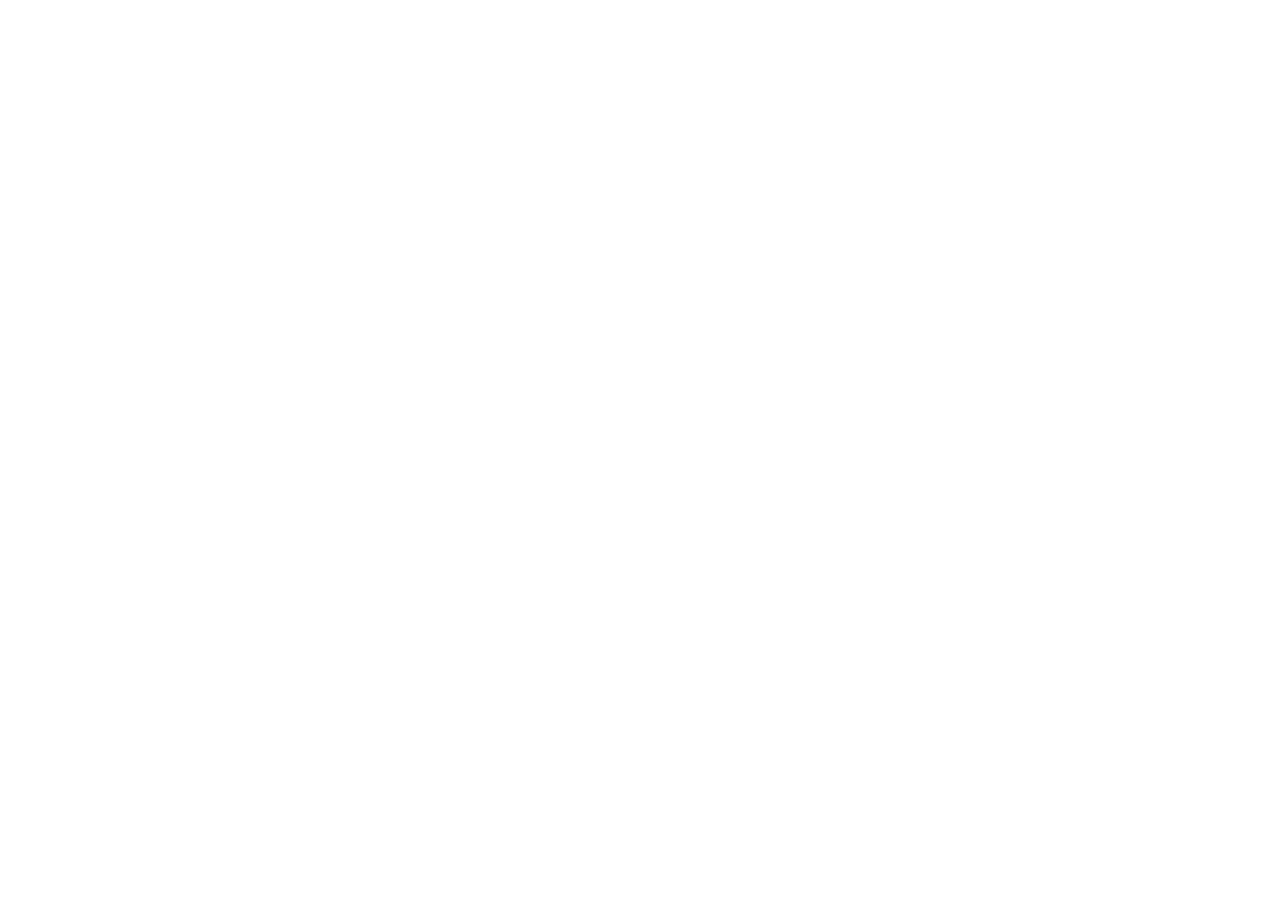
==== index.html @ 790ad617 "Add basic html-css styles" ====
<!DOCTYPE html>
<html lang="en">
  <head>
    <meta charset="UTF-8" />
    <meta name="viewport" content="width=device-width, initial-scale=1.0" />
    <link rel="preconnect" href="https://fonts.googleapis.com" />
    <link rel="stylesheet" href="style.css" />
    <link rel="preconnect" href="https://fonts.gstatic.com" crossorigin />
    <link
      href="https://fonts.googleapis.com/css2?family=Poppins:ital,wght@0,100;0,200;0,300;0,400;0,500;0,600;0,700;0,800;0,900;1,100;1,200;1,300;1,400;1,500;1,600;1,700;1,800;1,900&display=swap"
      rel="stylesheet"
    />
    <title>Lux Ventus Blog</title>
  </head>
  <body>
    <header></header>
    <main></main>
    <footer></footer>
  </body>
</html>
---- style.css ----
* {
  margin: 0;
  padding: 0;
  box-sizing: border-box;
}
body{
  font-family: "Poppins", sans-serif;
}
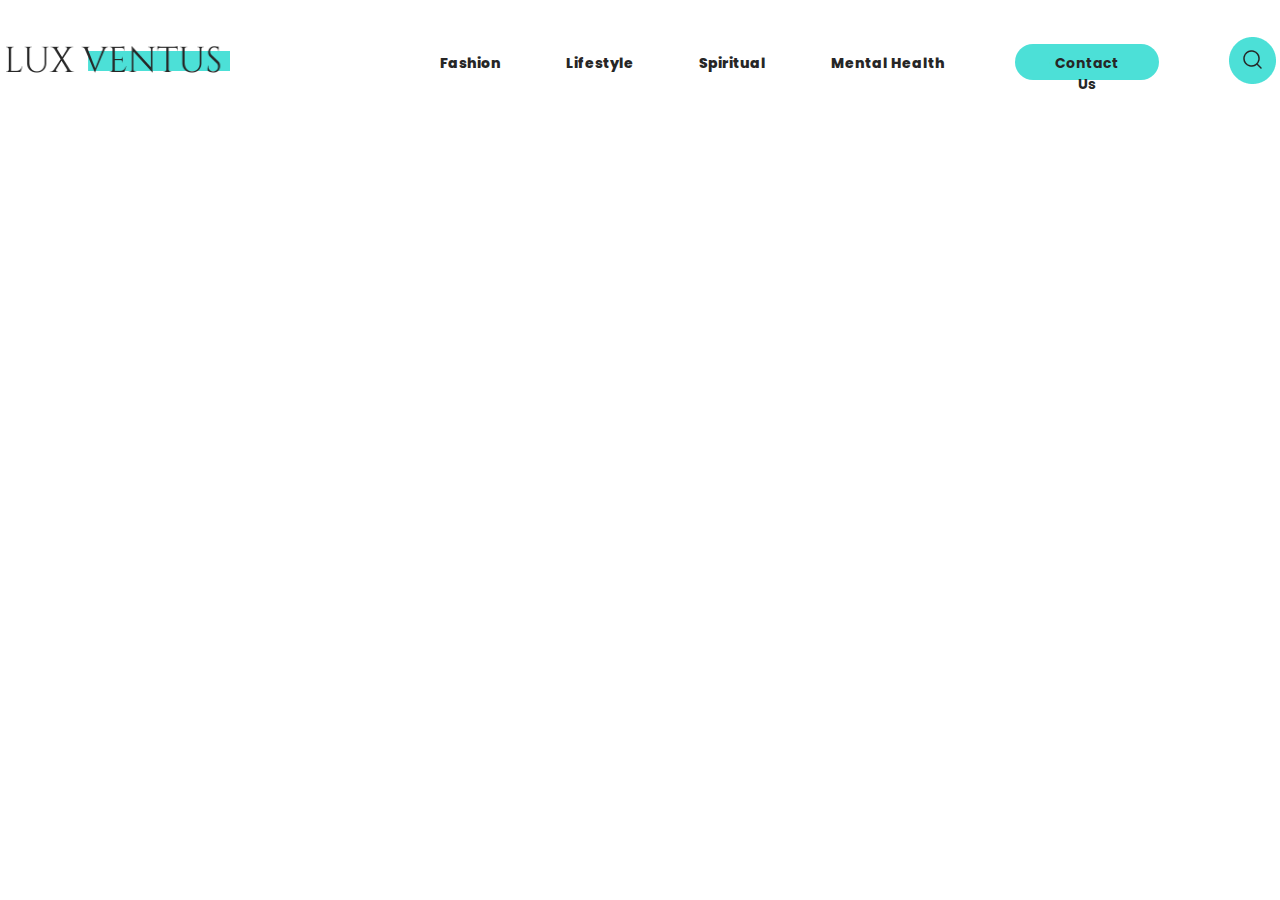
==== commit d4de97b9: "Add header section" ====
--- a/index.html
+++ b/index.html
@@ -13,7 +13,40 @@
     <title>Lux Ventus Blog</title>
   </head>
   <body>
-    <header></header>
+    <!-- Header start -->
+    <header>
+      <div class="header-div">
+        <div class="header-flex">
+          <div class="logo">
+            <a href="#"><img src="Images/Footer-logo.png" alt="Logo" /></a>
+          </div>
+          <nav class="navigation">
+            <ul>
+              <li>
+                <a href="#">Fashion</a>
+              </li>
+              <li>
+                <a href="#">Lifestyle</a>
+              </li>
+              <li>
+                <a href="#">Spiritual</a>
+              </li>
+              <li>
+                <a href="#">Mental Health</a>
+              </li>
+            </ul>
+            <button class="contact-button"><a href="#">Contact Us</a></button>
+            <button class="search-icon">
+              <a href="#"
+                ><img src="Images/search logo.png" alt="Search icon"
+              /></a>
+            </button>
+          </nav>
+        </div>
+      </div>
+    </header>
+    <!-- Header-End -->
+
     <main></main>
     <footer></footer>
   </body>
--- a/style.css
+++ b/style.css
@@ -3,6 +3,75 @@
   padding: 0;
   box-sizing: border-box;
 }
-body{
+
+body {
   font-family: "Poppins", sans-serif;
-}+}
+
+/* Header-style-start */
+.header-div {
+  max-width: 1272px;
+  height: 100px;
+  margin: 0 auto;
+}
+
+.header-flex {
+  margin-top: 37px;
+  display: flex;
+  justify-content: space-between;
+}
+
+.logo {
+  width: 226px;
+  height: 49px;
+}
+
+.logo img {
+  width: 100%;
+  height: 100%;
+}
+
+.navigation {
+  display: flex;
+  gap: 70px;
+  align-items: center;
+}
+.navigation ul {
+  display: flex;
+  list-style: none;
+  gap: 65px;
+  align-items: center;
+}
+
+.navigation ul li a {
+  color: #262626;
+  font-weight: 800;
+  font-size: 14px;
+  line-height: 21px;
+  text-decoration: none;
+}
+
+.contact-button {
+  border-style: none;
+  padding: 9px 32px;
+  background-color: #4ce0d7;
+  border-radius: 40px;
+  border-style: none;
+  width: 144px;
+  height: 36px;
+}
+
+.contact-button a {
+  color: #262626;
+  font-weight: 700;
+  font-size: 14px;
+  line-height: 21px;
+  text-decoration: none;
+  font-family: "Poppins", sans-serif;
+}
+
+.search-icon {
+  border-style: none;
+  background-color: white;
+}
+/* header-style-end */
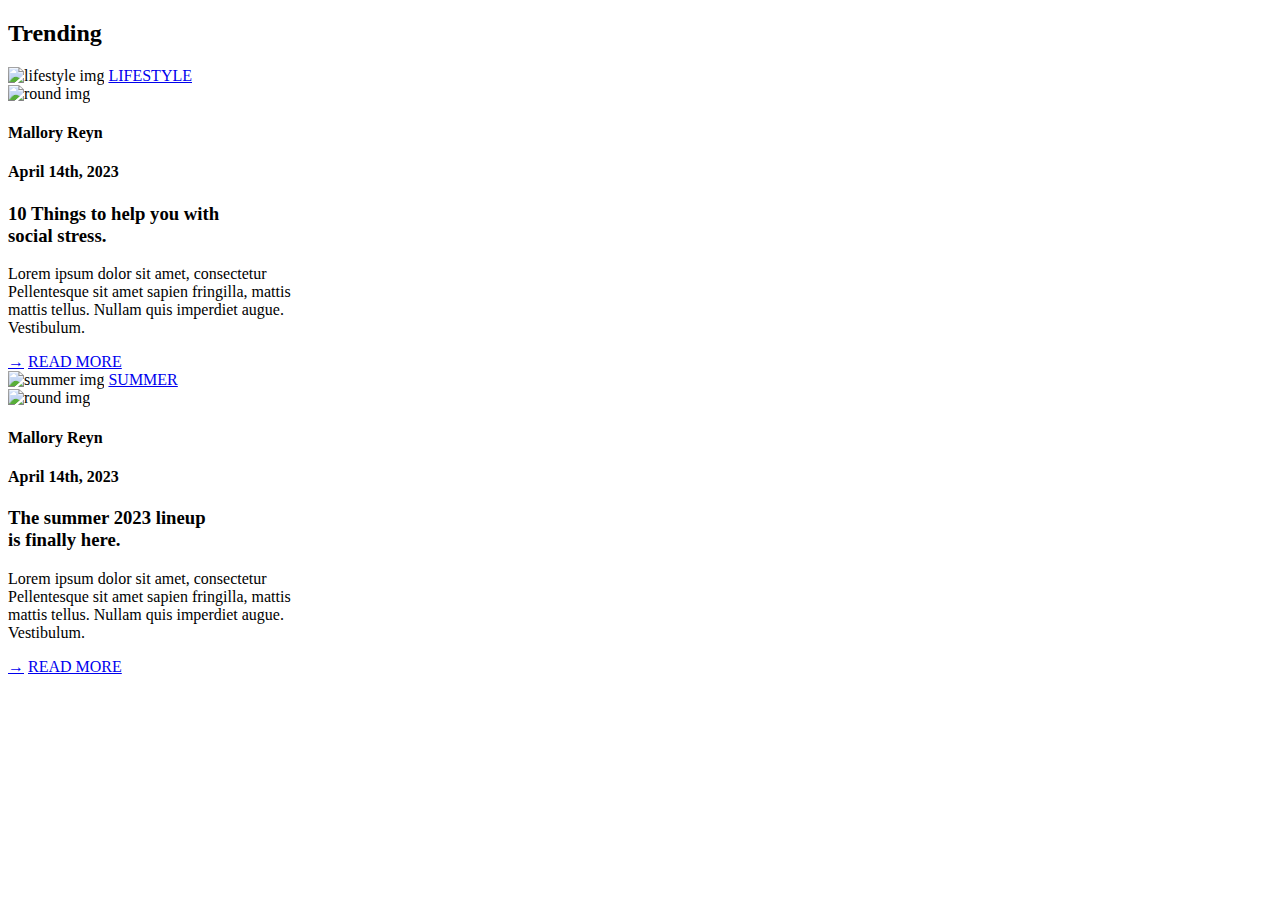
==== commit acfa012d: "add trending section html" ====
--- a/index.html
+++ b/index.html
@@ -13,41 +13,90 @@
     <title>Lux Ventus Blog</title>
   </head>
   <body>
-    <!-- Header start -->
-    <header>
-      <div class="header-div">
-        <div class="header-flex">
-          <div class="logo">
-            <a href="#"><img src="Images/Footer-logo.png" alt="Logo" /></a>
+    <header></header>
+    <main>
+      <section class="second-section">
+        <div class="parent-container">
+          <h2 class="second-title">Trending</h2>
+          <div class="trending-gallery">
+            <div class="trending-card-1">
+              <img
+                src="./Assets/lifestyle.svg"
+                alt="lifestyle img"
+                class="main-img"
+              />
+              <a href="#" class="black-button-1">LIFESTYLE</a>
+              <div class="row-content-1">
+                <img
+                  src="./Assets/glasses.png"
+                  alt="round img"
+                  class="round-img"
+                />
+                <h4 class="name">Mallory Reyn</h4>
+                <h4 class="date">April 14th, 2023</h4>
+              </div>
+              <div class="card-text">
+                <h3>
+                  10 Things to help you with
+                  <br />
+                  social stress.
+                </h3>
+                <p>
+                  Lorem ipsum dolor sit amet, consectetur
+                  <br />
+                  Pellentesque sit amet sapien fringilla, mattis
+                  <br />
+                  mattis tellus. Nullam quis imperdiet augue.
+                  <br />
+                  Vestibulum.
+                </p>
+              </div>
+              <div class="link-row">
+                <a href="#" class="green-arrow">&rarr;</a>
+                <a href="#" class="green-text">READ MORE</a>
+              </div>
+            </div>
+            <div class="trending-card-2">
+              <img
+                src="./Assets/summer.svg"
+                alt="summer img"
+                class="main-img"
+              />
+              <a href="#" class="black-button-2">SUMMER</a>
+              <div class="row-content-2">
+                <img
+                  src="./Assets/glasses.png"
+                  alt="round img"
+                  class="round-img"
+                />
+                <h4 class="name">Mallory Reyn</h4>
+                <h4 class="date">April 14th, 2023</h4>
+              </div>
+              <div class="card-text">
+                <h3>
+                  The summer 2023 lineup
+                  <br />
+                  is finally here.
+                </h3>
+                <p>
+                  Lorem ipsum dolor sit amet, consectetur
+                  <br />
+                  Pellentesque sit amet sapien fringilla, mattis
+                  <br />
+                  mattis tellus. Nullam quis imperdiet augue.
+                  <br />
+                  Vestibulum.
+                </p>
+              </div>
+              <div class="link-row">
+                <a href="#" class="green-arrow">&rarr;</a>
+                <a href="#" class="green-text">READ MORE</a>
+              </div>
+            </div>
           </div>
-          <nav class="navigation">
-            <ul>
-              <li>
-                <a href="#">Fashion</a>
-              </li>
-              <li>
-                <a href="#">Lifestyle</a>
-              </li>
-              <li>
-                <a href="#">Spiritual</a>
-              </li>
-              <li>
-                <a href="#">Mental Health</a>
-              </li>
-            </ul>
-            <button class="contact-button"><a href="#">Contact Us</a></button>
-            <button class="search-icon">
-              <a href="#"
-                ><img src="Images/search logo.png" alt="Search icon"
-              /></a>
-            </button>
-          </nav>
         </div>
-      </div>
-    </header>
-    <!-- Header-End -->
-
-    <main></main>
+      </section>
+    </main>
     <footer></footer>
   </body>
 </html>
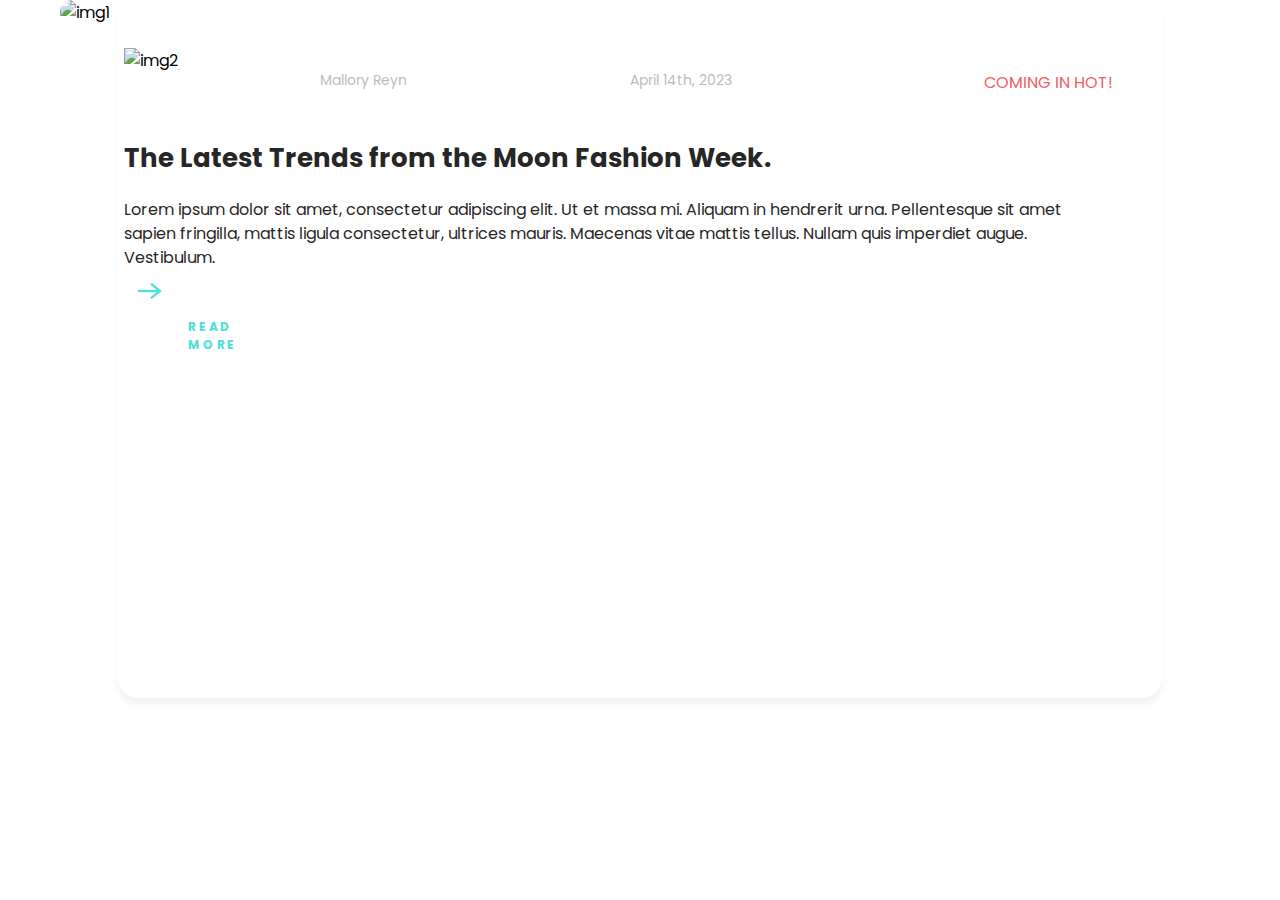
==== commit 74e0a98a: "Fashion Section" ====
--- a/index.html
+++ b/index.html
@@ -15,86 +15,34 @@
   <body>
     <header></header>
     <main>
-      <section class="second-section">
-        <div class="parent-container">
-          <h2 class="second-title">Trending</h2>
-          <div class="trending-gallery">
-            <div class="trending-card-1">
-              <img
-                src="./Assets/lifestyle.svg"
-                alt="lifestyle img"
-                class="main-img"
-              />
-              <a href="#" class="black-button-1">LIFESTYLE</a>
-              <div class="row-content-1">
-                <img
-                  src="./Assets/glasses.png"
-                  alt="round img"
-                  class="round-img"
-                />
-                <h4 class="name">Mallory Reyn</h4>
-                <h4 class="date">April 14th, 2023</h4>
-              </div>
-              <div class="card-text">
-                <h3>
-                  10 Things to help you with
-                  <br />
-                  social stress.
-                </h3>
-                <p>
-                  Lorem ipsum dolor sit amet, consectetur
-                  <br />
-                  Pellentesque sit amet sapien fringilla, mattis
-                  <br />
-                  mattis tellus. Nullam quis imperdiet augue.
-                  <br />
-                  Vestibulum.
-                </p>
-              </div>
-              <div class="link-row">
-                <a href="#" class="green-arrow">&rarr;</a>
-                <a href="#" class="green-text">READ MORE</a>
-              </div>
-            </div>
-            <div class="trending-card-2">
-              <img
-                src="./Assets/summer.svg"
-                alt="summer img"
-                class="main-img"
-              />
-              <a href="#" class="black-button-2">SUMMER</a>
-              <div class="row-content-2">
-                <img
-                  src="./Assets/glasses.png"
-                  alt="round img"
-                  class="round-img"
-                />
-                <h4 class="name">Mallory Reyn</h4>
-                <h4 class="date">April 14th, 2023</h4>
-              </div>
-              <div class="card-text">
-                <h3>
-                  The summer 2023 lineup
-                  <br />
-                  is finally here.
-                </h3>
-                <p>
-                  Lorem ipsum dolor sit amet, consectetur
-                  <br />
-                  Pellentesque sit amet sapien fringilla, mattis
-                  <br />
-                  mattis tellus. Nullam quis imperdiet augue.
-                  <br />
-                  Vestibulum.
-                </p>
-              </div>
-              <div class="link-row">
-                <a href="#" class="green-arrow">&rarr;</a>
-                <a href="#" class="green-text">READ MORE</a>
-              </div>
-            </div>
-          </div>
+      <section class="fashion">
+        <div class="fashion-container">
+          <DIV class="fashionimg">
+          <img src="./fashionimg.svg" alt="img1">
+          <div class="overlay"> </div>
+        </DIV>
+        <div class="smallcontainer">
+          <img src="./little.svg" alt="img2">
+          <p class="name">Mallory Reyn</p>
+          <p class="date">April 14th, 2023</p>
+          <a href="#">COMING IN HOT!</a>
         </div>
+        <div class="secondpart">
+          <h2 class="fashiontext"> The Latest Trends from the Moon Fashion Week.</h2>
+          <p class="fashincardtext">Lorem ipsum dolor sit amet, consectetur adipiscing elit. Ut et massa mi. Aliquam in hendrerit urna. 
+            Pellentesque sit amet sapien fringilla, mattis ligula consectetur, ultrices mauris. Maecenas vitae 
+            mattis tellus. Nullam quis imperdiet augue. Vestibulum.</p>
+       <div class="button">
+        <div><img src="./arrow.png" alt="rightarrow">
+          <p class="arrowtext">READ MORE</p></div>
+        
+      </div>
+          
+        
+        </div>
+       </div>
+      </div>
+
       </section>
     </main>
     <footer></footer>
--- a/style.css
+++ b/style.css
@@ -0,0 +1,120 @@
+* {
+  margin: 0;
+  padding: 0;
+  box-sizing: border-box;
+}
+body{
+  font-family: "Poppins", sans-serif;
+}
+.fashion
+{
+display: flex;
+ max-width: 1204px;
+ height: 698px;
+ top: 1280px;
+ margin-left: 118px;
+ margin-right: 118px;
+ border-radius: 20px;
+ background: rgba(255, 255, 255, 1);
+ box-shadow: 0px 6px 6px 0px rgba(0, 0, 0, 0.05);
+justify-content: center;
+}
+.fashionimg > img {
+  max-width: 1204px;
+height: 360.3px;
+border-radius: 20px;
+margin-bottom: 23px;
+}
+
+
+.smallcontainer {
+  margin-left: 64px;
+  margin-right: 64px;
+  display: flex;
+flex-wrap: wrap;
+justify-content: space-between;
+text-align: center;
+gap: 18px;
+}
+
+.name,
+.date {
+width: 168px;
+height: 21px;
+top: 1678px;
+left: 269px;
+font-family: Poppins;
+font-size: 14px;
+font-weight: 400;
+line-height: 21px;
+letter-spacing: 0em;
+text-align: left;
+color:rgba(188, 188, 188, 1);
+}
+
+.smallcontainer a {
+  width: 216px;
+height: 23px;
+color:rgba(242, 94, 94, 1);
+text-decoration: none;
+margin-bottom: 29.59px;
+}
+
+.smallcontainer p,
+.smallcontainer a {
+  padding-top: 22px;
+  padding-bottom: 39px;
+}
+.secondpart h2 {
+ max-width: 1044px;
+height: 36px;
+top: 1744px;
+margin-left: 64px;
+margin-right:96px ;
+font-size: 26px;
+font-weight: 700;
+line-height: 39px;
+letter-spacing: 0em;
+text-align: left;
+color: rgba(38, 38, 38, 1);
+margin-bottom: 23px;
+}
+
+.secondpart p {
+ max-width: 1033px;
+height: 73px;
+top: 1803px;
+margin-left: 64px;
+margin-right: 107px;
+font-size: 16px;
+font-weight: 400;
+line-height: 24px;
+letter-spacing: 0em;
+text-align: left ;
+color:rgba(38, 38, 38, 1);
+}
+
+.button {
+  display: flex;
+  align-items: center;
+  justify-content: space-between;
+  margin-left: 64px;
+  margin-right: 876px;
+  margin-bottom: 38px;
+  text-align: left;
+  gap: 7.33px;
+}
+.button > img {
+  width: 51px;
+  height: 40px;
+}
+
+
+.button p {
+font-size: 12px;
+font-weight: 700;
+line-height: 18px;
+letter-spacing: 0.24em;
+text-align: left;
+color: rgba(76, 224, 215, 1);
+}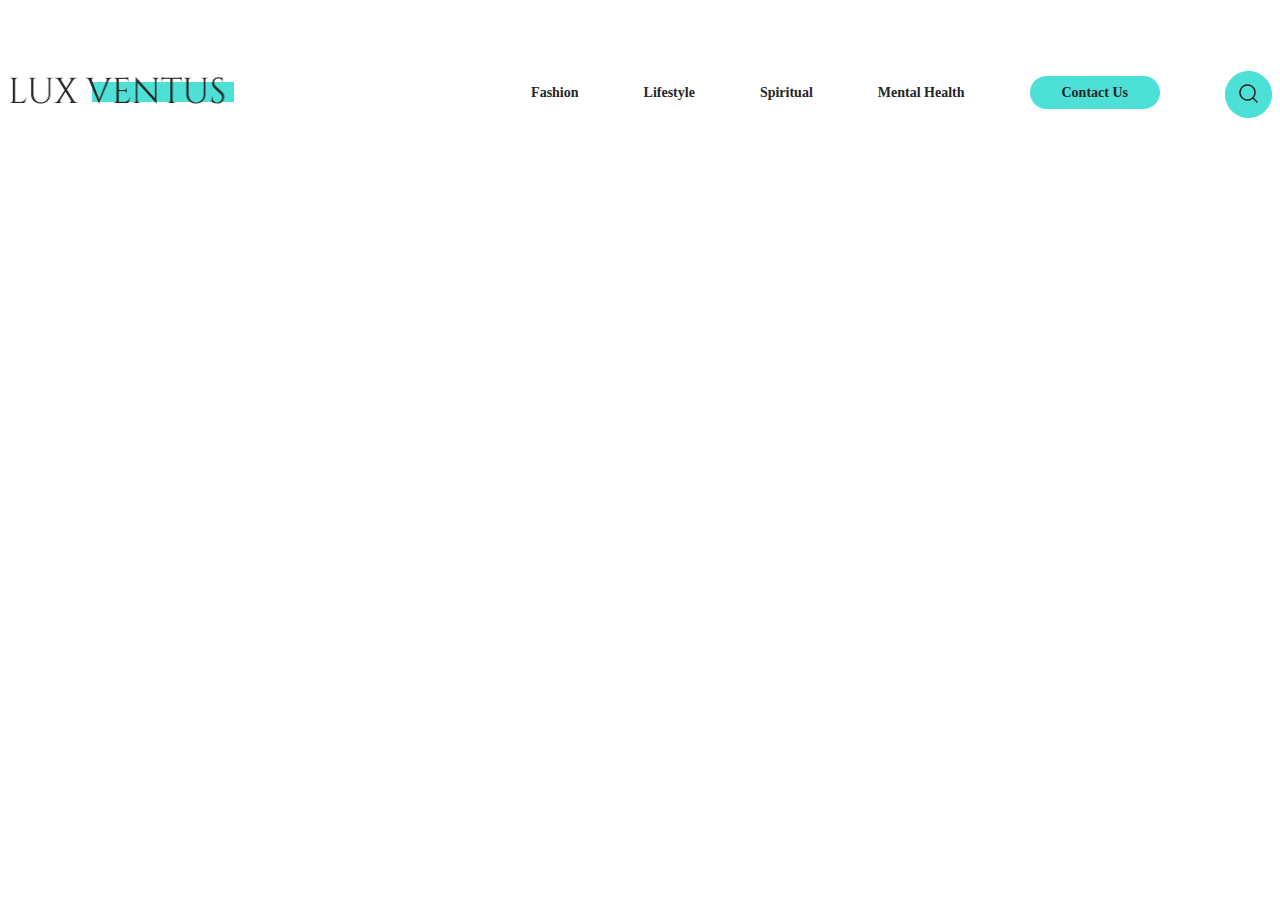
==== commit 4134c994: "Add hover efects" ====
--- a/index.html
+++ b/index.html
@@ -13,38 +13,47 @@
     <title>Lux Ventus Blog</title>
   </head>
   <body>
-    <header></header>
-    <main>
-      <section class="fashion">
-        <div class="fashion-container">
-          <DIV class="fashionimg">
-          <img src="./fashionimg.svg" alt="img1">
-          <div class="overlay"> </div>
-        </DIV>
-        <div class="smallcontainer">
-          <img src="./little.svg" alt="img2">
-          <p class="name">Mallory Reyn</p>
-          <p class="date">April 14th, 2023</p>
-          <a href="#">COMING IN HOT!</a>
+    <!-- Header start -->
+    <header class="Header">
+      <div class="header-div">
+        <div class="header-flex">
+          <div class="logo">
+            <a href="#"><img src="Images/Footer-logo.png" alt="Logo" /></a>
+          </div>
+          <nav class="navigation">
+            <ul>
+              <li>
+                <a href="#">Fashion</a>
+              </li>
+              <li>
+                <a href="#">Lifestyle</a>
+              </li>
+              <li>
+                <a href="#">Spiritual</a>
+              </li>
+              <li>
+                <a href="#">Mental Health</a>
+              </li>
+              <li>
+                <a class="contact-us" href="#">Contact Us</a>
+              </li>
+              <li>
+                <a href="#"
+                  ><img
+                    class="search-logo"
+                    src="Images/search logo.png"
+                    alt="Search icon"
+                  />
+                </a>
+              </li>
+            </ul>
+          </nav>
         </div>
-        <div class="secondpart">
-          <h2 class="fashiontext"> The Latest Trends from the Moon Fashion Week.</h2>
-          <p class="fashincardtext">Lorem ipsum dolor sit amet, consectetur adipiscing elit. Ut et massa mi. Aliquam in hendrerit urna. 
-            Pellentesque sit amet sapien fringilla, mattis ligula consectetur, ultrices mauris. Maecenas vitae 
-            mattis tellus. Nullam quis imperdiet augue. Vestibulum.</p>
-       <div class="button">
-        <div><img src="./arrow.png" alt="rightarrow">
-          <p class="arrowtext">READ MORE</p></div>
-        
       </div>
-          
-        
-        </div>
-       </div>
-      </div>
+    </header>
+    <!-- Header-End -->
 
-      </section>
-    </main>
+    <main></main>
     <footer></footer>
   </body>
 </html>
--- a/style.css
+++ b/style.css
@@ -1,120 +1,76 @@
-* {
-  margin: 0;
-  padding: 0;
-  box-sizing: border-box;
+/* Header-style-start */
+
+header {
+  margin-bottom: 20px;
 }
-body{
-  font-family: "Poppins", sans-serif;
+.header-div {
+  max-width: 1272px;
+  height: 123px;
+  padding-top: 37px;
+  margin: 0 auto;
 }
-.fashion
-{
-display: flex;
- max-width: 1204px;
- height: 698px;
- top: 1280px;
- margin-left: 118px;
- margin-right: 118px;
- border-radius: 20px;
- background: rgba(255, 255, 255, 1);
- box-shadow: 0px 6px 6px 0px rgba(0, 0, 0, 0.05);
-justify-content: center;
+
+.header-flex {
+  display: flex;
+  justify-content: space-between;
+  align-items: center;
 }
-.fashionimg > img {
-  max-width: 1204px;
-height: 360.3px;
-border-radius: 20px;
-margin-bottom: 23px;
+
+.logo {
+  width: 226px;
+  height: 49px;
+}
+
+.logo img {
+  width: 100%;
+  height: 100%;
+}
+
+.navigation {
+  display: flex;
+  gap: 70px;
+  align-items: center;
+}
+.navigation ul {
+  display: flex;
+  list-style: none;
+  gap: 65px;
+  align-items: center;
 }
 
 
-.smallcontainer {
-  margin-left: 64px;
-  margin-right: 64px;
-  display: flex;
-flex-wrap: wrap;
-justify-content: space-between;
-text-align: center;
-gap: 18px;
+.navigation ul li a {
+  color: #262626;
+  font-weight: 800;
+  font-size: 14px;
+  line-height: 21px;
+  text-decoration: none;
 }
 
-.name,
-.date {
-width: 168px;
-height: 21px;
-top: 1678px;
-left: 269px;
-font-family: Poppins;
-font-size: 14px;
-font-weight: 400;
-line-height: 21px;
-letter-spacing: 0em;
-text-align: left;
-color:rgba(188, 188, 188, 1);
-}
-
-.smallcontainer a {
-  width: 216px;
-height: 23px;
-color:rgba(242, 94, 94, 1);
-text-decoration: none;
-margin-bottom: 29.59px;
-}
-
-.smallcontainer p,
-.smallcontainer a {
-  padding-top: 22px;
-  padding-bottom: 39px;
-}
-.secondpart h2 {
- max-width: 1044px;
-height: 36px;
-top: 1744px;
-margin-left: 64px;
-margin-right:96px ;
-font-size: 26px;
-font-weight: 700;
-line-height: 39px;
-letter-spacing: 0em;
-text-align: left;
-color: rgba(38, 38, 38, 1);
-margin-bottom: 23px;
-}
-
-.secondpart p {
- max-width: 1033px;
-height: 73px;
-top: 1803px;
-margin-left: 64px;
-margin-right: 107px;
-font-size: 16px;
-font-weight: 400;
-line-height: 24px;
-letter-spacing: 0em;
-text-align: left ;
-color:rgba(38, 38, 38, 1);
-}
-
-.button {
-  display: flex;
-  align-items: center;
-  justify-content: space-between;
-  margin-left: 64px;
-  margin-right: 876px;
-  margin-bottom: 38px;
-  text-align: left;
-  gap: 7.33px;
-}
-.button > img {
-  width: 51px;
-  height: 40px;
+.navigation ul li a:hover {
+  color: rgba(76, 224, 215, 1);
+  cursor: pointer;
+  text-shadow: 2px 2px 5px rgb(0, 0, 0);
 }
 
 
-.button p {
-font-size: 12px;
-font-weight: 700;
-line-height: 18px;
-letter-spacing: 0.24em;
-text-align: left;
-color: rgba(76, 224, 215, 1);
-}+.search-logo {
+  padding-top: 10px;
+}
+
+
+.contact-us {
+  border-style: none;
+  padding: 9px 32px;
+  background-color: #4ce0d7;
+  border-radius: 40px;
+  border-style: none;
+  width: 144px;
+  height: 36px;
+  color: #262626;
+  font-weight: 700;
+  font-size: 14px;
+  line-height: 21px;
+  text-decoration: none;
+}
+/* header-style-end */
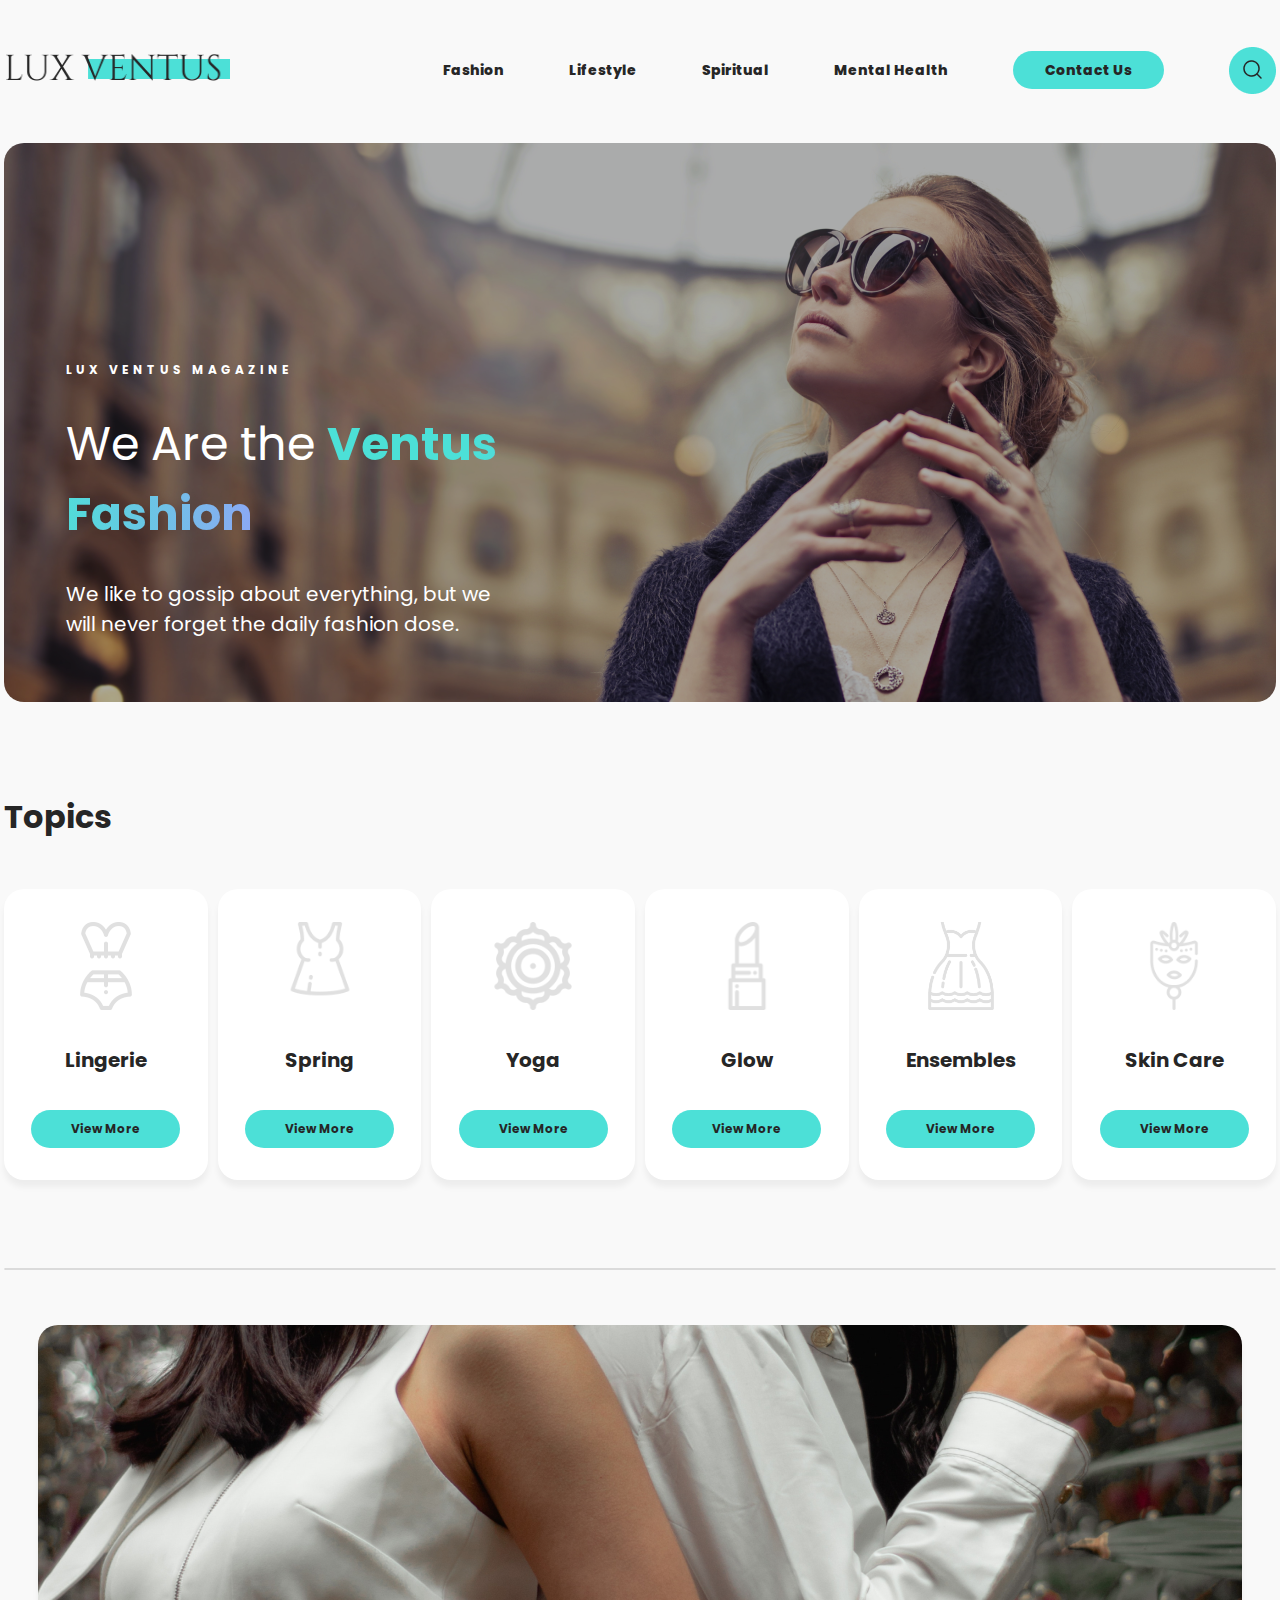
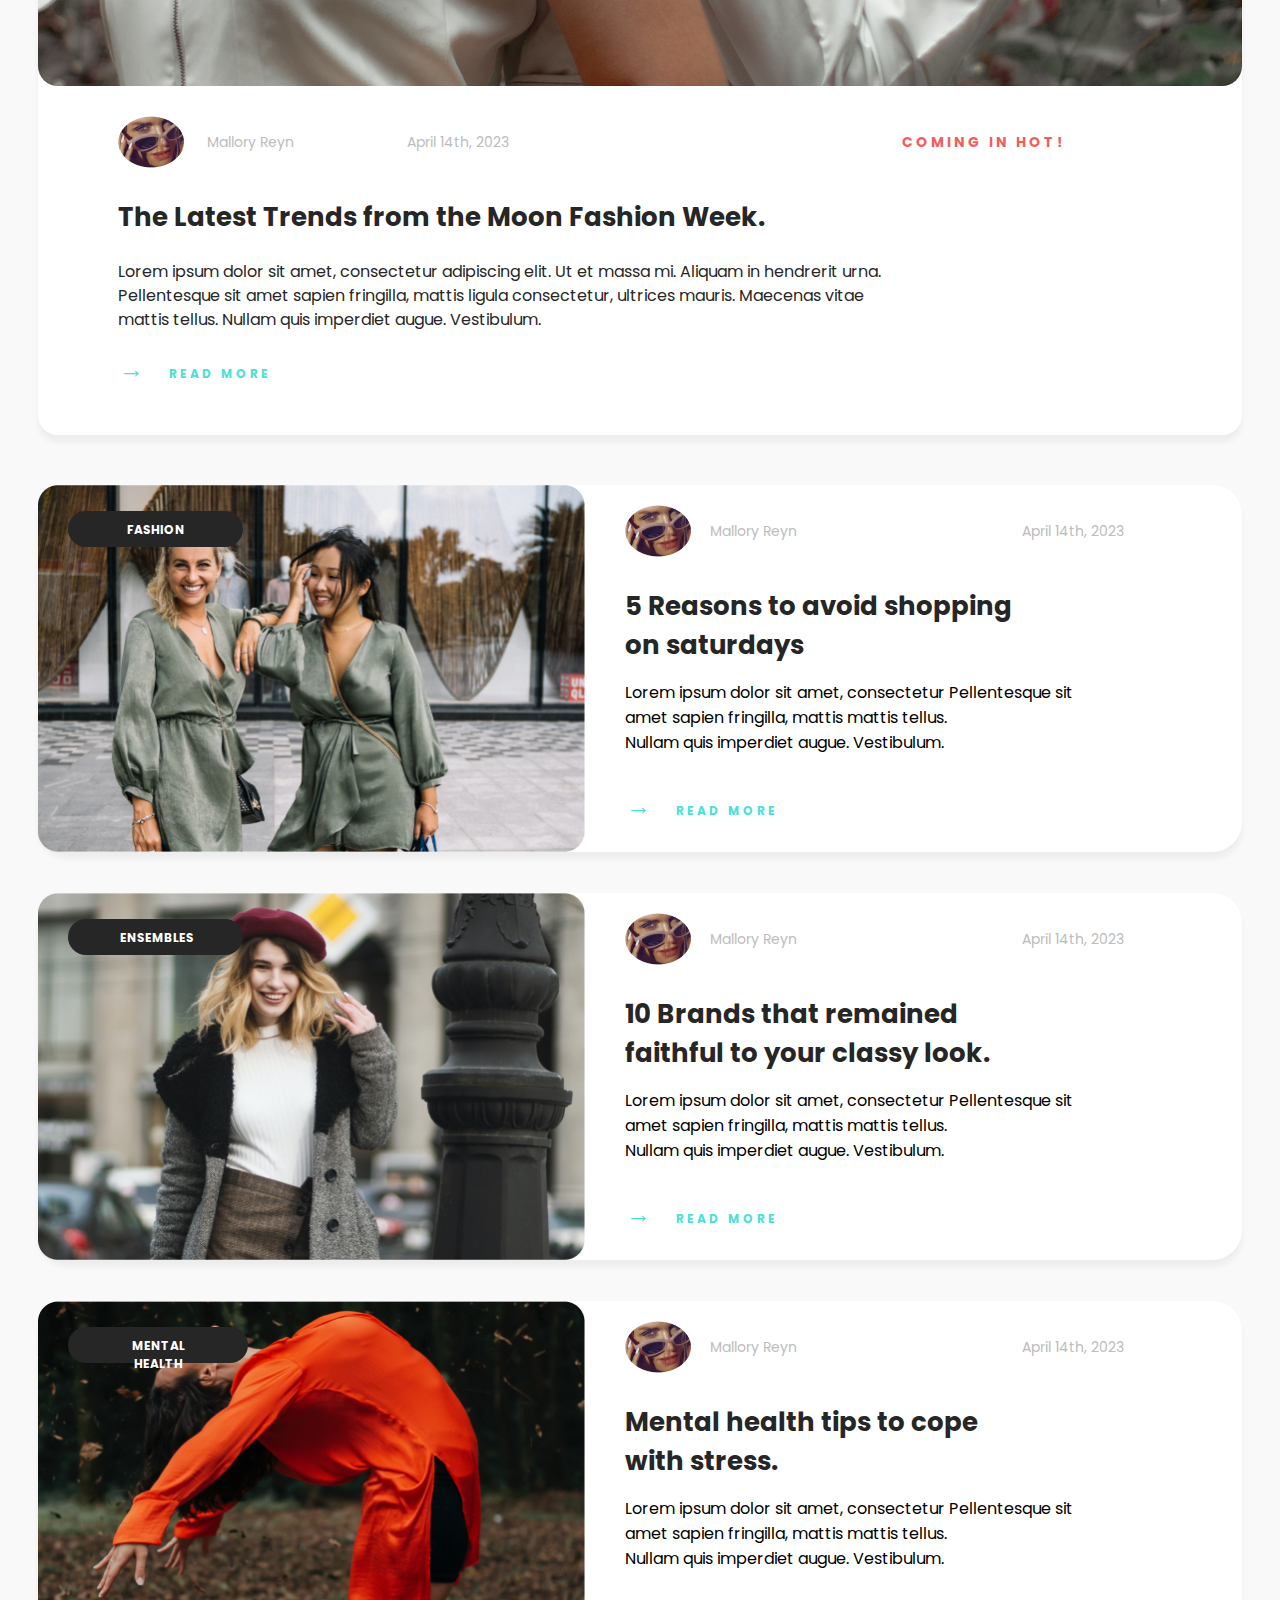
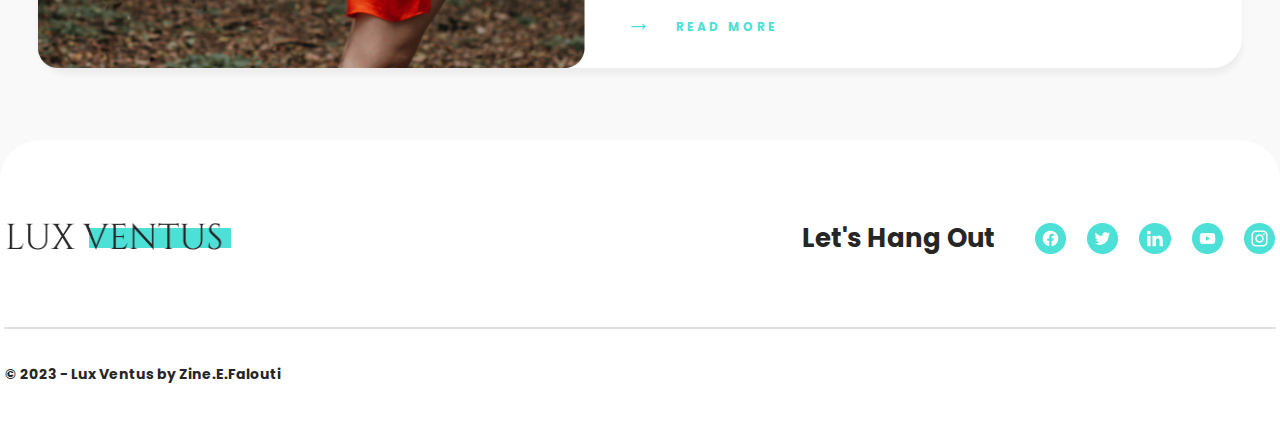
==== commit b6693252: "Last updates" ====
--- a/index.html
+++ b/index.html
@@ -4,8 +4,7 @@
     <meta charset="UTF-8" />
     <meta name="viewport" content="width=device-width, initial-scale=1.0" />
     <link rel="preconnect" href="https://fonts.googleapis.com" />
-    <link rel="stylesheet" href="style.css" />
-    <link rel="preconnect" href="https://fonts.gstatic.com" crossorigin />
+    <link rel="stylesheet" href="./style.css" />
     <link
       href="https://fonts.googleapis.com/css2?family=Poppins:ital,wght@0,100;0,200;0,300;0,400;0,500;0,600;0,700;0,800;0,900;1,100;1,200;1,300;1,400;1,500;1,600;1,700;1,800;1,900&display=swap"
       rel="stylesheet"
@@ -53,7 +52,223 @@
     </header>
     <!-- Header-End -->
 
-    <main></main>
-    <footer></footer>
+    <main>
+      <!-- First Section start -->
+      <section class="first-section">
+        <div class="first-section-container">
+          <div class="first-section-flex">
+            <div class="image-section">
+              <img src="Images/section1-logo.png" alt="image1" />
+            </div>
+
+            <div class="image-text">
+              <p class="first-paragraph">LUX VENTUS MAGAZINE</p>
+              <h1>We Are the <span>Ventus Fashion</span></h1>
+              <p class="second-paragraph">
+                We like to gossip about everything, but we will never forget the
+                daily fashion dose.
+              </p>
+            </div>
+          </div>
+        </div>
+      </section>
+      <!-- First Section End -->
+
+      <!-- Second-Section-Start -->
+      <section class="Second-section">
+        <div class="topics-container">
+          <h2>Topics</h2>
+          <div class="topics">
+            <div class="Cards">
+              <div class="card">
+                <img src="Images/image1.png" alt="Lingerie" />
+                <h3>Lingerie</h3>
+                <button>View More</button>
+              </div>
+
+              <div class="card">
+                <img src="Images/image2.png" alt="Spring" />
+                <h3>Spring</h3>
+                <button>View More</button>
+              </div>
+
+              <div class="card">
+                <img src="Images/image3.png" alt="Yoga" />
+                <h3>Yoga</h3>
+                <button>View More</button>
+              </div>
+
+              <div class="card">
+                <img src="Images/image4.png" alt="Glow" />
+                <h3>Glow</h3>
+                <button>View More</button>
+              </div>
+
+              <div class="card">
+                <img src="Images/image5.png" alt="Ensembles" />
+                <h3>Ensembles</h3>
+                <button>View More</button>
+              </div>
+
+              <div class="card">
+                <img src="Images/image6.png" alt="Skincare" />
+                <h3>Skin Care</h3>
+                <button>View More</button>
+              </div>
+            </div>
+          </div>
+        </div>
+      </section>
+      <hr />
+      <section class="Third-section">
+        <div class="Third-section-container">
+          <div class="third-img-container">
+            <img src="Images/Third-section-image.png" alt="image3" />
+          </div>
+
+          <div class="text-container">
+            <div class="first-line-content">
+              <img src="Images/Third-section -icon.png" alt="icon" />
+              <h4>Mallory Reyn</h4>
+              <h4>April 14th, 2023</h4>
+              <h4><span>COMING IN HOT!</span></h4>
+            </div>
+            <div class="second-line-content">
+              <h5>The Latest Trends from the Moon Fashion Week.</h5>
+              <p>
+                Lorem ipsum dolor sit amet, consectetur adipiscing elit. Ut et
+                massa mi. Aliquam in hendrerit urna. Pellentesque sit amet
+                sapien fringilla, mattis ligula consectetur, ultrices mauris.
+                Maecenas vitae mattis tellus. Nullam quis imperdiet augue.
+                Vestibulum.
+              </p>
+              <div class="button-div">
+                <button class="arrow-button">&#8594;</button>
+                <button class="second-line-button">READ MORE</button>
+              </div>
+            </div>
+          </div>
+        </div>
+      </section>
+      <br /><br />
+      <!-- Section-4-Start -->
+      <section class="section-4">
+        <div class="section4-container">
+          <!-- Fisrt Card -->
+          <div class="section-4-content">
+            <div class="image1-1">
+              <img class="image11" src="Images/image1-1.png" alt="logo" />
+              <button class="fashion">FASHION</button>
+            </div>
+
+            <div class="text-content">
+              <div class="text-content-1">
+                <img src="Images/Third-section -icon.png" alt="Icon" />
+
+                <div class="text-h4">
+                  <h4>Mallory Reyn</h4>
+                  <h4>April 14th, 2023</h4>
+                </div>
+              </div>
+              <div class="card-content-2">
+                <h5>5 Reasons to avoid shopping on saturdays</h5>
+                <p>
+                  Lorem ipsum dolor sit amet, consectetur Pellentesque sit amet
+                  sapien fringilla, mattis mattis tellus.
+                </p>
+                <p>Nullam quis imperdiet augue. Vestibulum.</p>
+                <div class="buttons-4">
+                  <button class="arrow-button">&#8594;</button>
+                  <button class="second-line-button">READ MORE</button>
+                </div>
+              </div>
+            </div>
+          </div>
+          <!-- Second Card -->
+          <div class="section-4-content">
+            <div class="image2-2">
+              <img class="image22" src="Images/image3-3.png" alt="logo" />
+              <button class="ensembles">ENSEMBLES</button>
+            </div>
+
+            <div class="text-content">
+              <div class="text-content-1">
+                <img src="Images/Third-section -icon.png" alt="Icon" />
+
+                <div class="text-h4">
+                  <h4>Mallory Reyn</h4>
+                  <h4>April 14th, 2023</h4>
+                </div>
+              </div>
+              <div class="card-content-2">
+                <h5>10 Brands that remained faithful to your classy look.</h5>
+                <p>
+                  Lorem ipsum dolor sit amet, consectetur Pellentesque sit amet
+                  sapien fringilla, mattis mattis tellus.
+                </p>
+                <p>Nullam quis imperdiet augue. Vestibulum.</p>
+                <div class="buttons-4">
+                  <button class="arrow-button">&#8594;</button>
+                  <button class="second-line-button">READ MORE</button>
+                </div>
+              </div>
+            </div>
+          </div>
+          <!-- Third Card -->
+          <div class="section-4-content">
+            <div class="image3-3">
+              <img class="image11" src="Images/image2-2.png" alt="logo" />
+              <button class="mental-health">MENTAL HEALTH</button>
+            </div>
+
+            <div class="text-content">
+              <div class="text-content-1">
+                <img src="Images/Third-section -icon.png" alt="Icon" />
+
+                <div class="text-h4">
+                  <h4>Mallory Reyn</h4>
+                  <h4>April 14th, 2023</h4>
+                </div>
+              </div>
+              <div class="card-content-2">
+                <h5 id="mental">Mental health tips to cope with stress.</h5>
+                <p>
+                  Lorem ipsum dolor sit amet, consectetur Pellentesque sit amet
+                  sapien fringilla, mattis mattis tellus.
+                </p>
+                <p>Nullam quis imperdiet augue. Vestibulum.</p>
+                <div class="buttons-4">
+                  <button class="arrow-button">&#8594;</button>
+                  <button class="second-line-button">READ MORE</button>
+                </div>
+              </div>
+            </div>
+          </div>
+          <!--Third Card End -->
+        </div>
+        <!-- Section-4-end -->
+      </section>
+    </main>
+    <footer>
+      <div class="Footer-div">
+        <div class="footer-content">
+          <div class="footer-logo">
+            <img src="Images/Footer-logo.png" alt="Logo" />
+          </div>
+          <h5>Let's Hang Out</h5>
+          <div class="Buttons">
+            <img src="Images/facebook1.png" alt="Facebook" />
+            <img src="Images/twitter2.png" alt="Twitter" />
+            <img src="Images/linkedin3.png" alt="Linkedin" />
+            <img src="Images/youtube4.png" alt="Youtube" />
+            <img src="Images/instagram5.png" alt="Instagram" />
+          </div>
+        </div>
+        <hr />
+        <div class="h6-div">
+          <h6>© 2023 - Lux Ventus by Zine.E.Falouti</h6>
+        </div>
+      </div>
+    </footer>
   </body>
 </html>
--- a/style.css
+++ b/style.css
@@ -1,3 +1,14 @@
+* {
+  margin: 0;
+  padding: 0;
+  box-sizing: border-box;
+}
+
+body {
+  font-family: "Poppins", sans-serif;
+  background-color: #f9f9f9;
+}
+
 /* Header-style-start */
 
 header {
@@ -38,6 +49,11 @@
   align-items: center;
 }
 
+.navigation ul li a:hover {
+  color: rgba(76, 224, 215, 1);
+  cursor: pointer;
+  text-shadow: 2px 2px 5px rgb(0, 0, 0);
+}
 
 .navigation ul li a {
   color: #262626;
@@ -47,17 +63,9 @@
   text-decoration: none;
 }
 
-.navigation ul li a:hover {
-  color: rgba(76, 224, 215, 1);
-  cursor: pointer;
-  text-shadow: 2px 2px 5px rgb(0, 0, 0);
-}
-
-
 .search-logo {
   padding-top: 10px;
 }
-
 
 .contact-us {
   border-style: none;
@@ -74,3 +82,423 @@
   text-decoration: none;
 }
 /* header-style-end */
+
+/* First-section-start */
+.image1-div {
+  text-align: center;
+}
+
+.first-section-container {
+  width: 1272px;
+  height: 650px;
+  margin: 0 auto;
+}
+
+.image-section {
+  max-width: 1272px;
+}
+.section1-logo {
+  width: 100%;
+  height: 100%;
+}
+
+.image-text {
+  width: 627px;
+  height: 210px;
+  display: flex;
+  flex-direction: column;
+  gap: 30px;
+  position: relative;
+  top: 218px;
+  left: 62px;
+}
+
+.image-section {
+  position: absolute;
+  width: 1440px;
+}
+
+.image-section img {
+  width: 100%;
+  height: 100%;
+  border-radius: 20px;
+}
+
+.first-paragraph {
+  font-size: 12px;
+  font-weight: 700;
+  line-height: 18px;
+  letter-spacing: 4px;
+  color: #ffffff;
+}
+
+.image-text h1 {
+  font-weight: 400;
+  font-size: 46px;
+  line-height: 70px;
+  color: white;
+}
+
+.image-text h1 span {
+  font-weight: 700;
+  background: linear-gradient(90deg, #4ce0d7 43.06%, #8ba9f4 100%);
+  -webkit-background-clip: text;
+  color: transparent;
+}
+
+.second-paragraph {
+  width: 457px;
+  font-weight: 400;
+  font-size: 20px;
+  line-height: 30px;
+  color: white;
+  margin-bottom: -30px;
+}
+/* First-Section-End */
+
+/* Second-Section-Start */
+.topics {
+  height: 342px;
+}
+
+.topics-container {
+  width: 1272px;
+  height: 387px;
+  margin: 0 auto 88px;
+}
+
+h2 {
+  font-size: 32px;
+  font-weight: 700;
+  line-height: 48px;
+  color: rgba(38, 38, 38, 1);
+}
+
+.card {
+  width: 204px;
+  height: 291px;
+  display: flex;
+  flex-direction: column;
+  align-items: center;
+  justify-content: center;
+  border-style: none;
+  gap: 35px;
+  margin-top: 48px;
+  border-radius: 20px;
+  box-shadow: 0px 7px 6px rgba(0, 0, 0, 0.05);
+  background-color: rgba(255, 255, 255, 1);
+}
+
+.card img {
+  width: 88px;
+  height: 88px;
+}
+
+h3 {
+  font-size: 20px;
+  font-weight: 700;
+  line-height: 30px;
+  color: rgba(38, 38, 38, 1);
+}
+
+button {
+  font-size: 12px;
+  font-weight: 700;
+  font-family: "Poppins";
+  line-height: 18px;
+  color: rgba(38, 38, 38, 1);
+  background-color: rgba(76, 224, 215, 1);
+  padding: 10px 40px;
+  border-radius: 40px;
+  border-style: none;
+}
+
+.Cards {
+  display: flex;
+  gap: 10px;
+}
+/* Second-Section-End */
+
+/* Third-Section-Start */
+hr {
+  max-width: 1272px;
+  margin: 0 auto;
+  border: solid 1px rgba(188, 188, 188, 0.493);
+  border-radius: 1px;
+}
+
+.Third-section-container {
+  max-width: 1204px;
+  height: 710px;
+  margin: 0 auto;
+  margin-top: 55px;
+  display: flex;
+  flex-direction: column;
+  align-items: center;
+  box-shadow: 0px 7px 6px rgba(0, 0, 0, 0.05);
+  border-radius: 20px;
+  background-color: rgba(255, 255, 255, 1);
+}
+
+.third-img-container {
+  width: 1204px;
+  height: 361px;
+}
+
+.third-img-container img {
+  width: 100%;
+  height: 100%;
+  border-radius: 20px;
+}
+
+.text-container {
+  margin-top: 30px;
+  width: 1044px;
+  padding: auto 64px;
+}
+
+.first-line-content {
+  display: flex;
+  justify-content: start;
+  align-items: center;
+  margin-bottom: 30px;
+  gap: 18px;
+}
+
+h4 {
+  font-weight: 400;
+  font-size: 14px;
+  line-height: 21px;
+  color: rgba(188, 188, 188, 1);
+  padding-left: 5px;
+  padding-right: 90px;
+}
+
+h4 span {
+  font-size: 14px;
+  font-weight: 700;
+  line-height: 21px;
+  letter-spacing: 3px;
+  color: rgba(242, 94, 94, 1);
+  margin-left: 280px;
+}
+
+.second-line-content {
+  display: flex;
+  flex-direction: column;
+  align-items: start;
+  gap: 23px;
+}
+
+.arrow {
+  display: inline-block;
+}
+
+h5 {
+  font-size: 26px;
+  line-height: 39px;
+  font-weight: 700;
+  color: rgba(38, 38, 38, 1);
+}
+
+.second-line-content > p {
+  width: 787px;
+  font-size: 16px;
+  line-height: 24px;
+  font-weight: 400;
+  color: rgba(38, 38, 38, 1);
+}
+
+.arrow-button {
+  font-size: 25px;
+  line-height: 18px;
+  font-weight: 900;
+  background-color: rgba(255, 255, 255, 1);
+  color: rgba(76, 224, 215, 1);
+  padding: 1px;
+}
+
+.second-line-button {
+  color: rgba(76, 224, 215, 1);
+  background-color: rgba(255, 255, 255, 1);
+  font-size: 12px;
+  font-weight: 700;
+  line-height: 18px;
+  letter-spacing: 3px;
+  padding-left: 20px;
+}
+
+/* 3-SECTION0-END */
+
+/* 4-SECTION-START */
+
+.section4-container {
+  max-width: 1204px;
+  height: 1185px;
+  margin: 0 auto;
+  display: flex;
+  flex-direction: column;
+  gap: 41px;
+}
+
+.section-4-content {
+  display: flex;
+  box-shadow: 0px 7px 6px rgba(0, 0, 0, 0.05);
+  border-radius: 30px;
+  background-color: rgba(255, 255, 255, 1);
+}
+
+.section-4-content button:hover {
+  color: rgba(76, 224, 215, 1);
+  cursor: pointer;
+  text-shadow: 2px 2px 5px rgb(0, 0, 0);
+}
+
+.text-content {
+  margin-left: 40px;
+}
+.text-content-1 {
+  display: flex;
+  justify-content: start;
+  align-items: center;
+  margin-top: 20px;
+  margin-bottom: 30px;
+}
+
+.text-h4 {
+  display: flex;
+  justify-content: space-between;
+  align-items: center;
+  gap: 130px;
+  margin-left: 14px;
+}
+
+.card-content-2 {
+  display: flex;
+  flex-direction: column;
+  align-items: start;
+}
+
+#mental {
+  width: 355px;
+}
+
+.card-content-2 > h5 {
+  width: 422px;
+  margin-bottom: 15px;
+}
+
+.card-content-2 > p {
+  width: 451px;
+}
+
+.image3-3,
+.image2-2,
+.image1-1 {
+  width: 547px;
+  height: 367px;
+  position: relative;
+}
+
+.image33,
+.image22,
+.image11 {
+  width: 100%;
+  height: 100%;
+  object-fit: cover;
+}
+
+.ensembles,
+.fashion {
+  width: 175px;
+  height: 36px;
+  padding: 10px 52px;
+  color: rgba(255, 255, 255, 1);
+  font-size: 12px;
+  font-weight: 700;
+  line-height: 18px;
+  background-color: rgba(38, 38, 38, 1);
+  border-radius: 40px;
+  position: absolute;
+  left: 30px;
+  top: 26px;
+}
+
+.mental-health {
+  width: 180px;
+  height: 36px;
+  position: absolute;
+  left: 30px;
+  top: 26px;
+  font-weight: 700;
+  line-height: 18px;
+  background-color: rgba(38, 38, 38, 1);
+  color: rgba(255, 255, 255, 1);
+}
+
+.buttons-4 {
+  margin-top: 37px;
+}
+
+/* 4-SECTION-END */
+
+/* Footer-Start */
+
+.Footer-div {
+  max-width: 1440;
+  height: 308px;
+  background-color: rgba(255, 255, 255, 1);
+  margin-top: 70px;
+  border-top-left-radius: 40px;
+  border-top-right-radius: 40px;
+}
+
+.h6-div {
+  width: 1270px;
+  margin: 0 auto;
+  text-align: start;
+  padding-top: 35px;
+}
+
+h6 {
+  font-size: 14px;
+  font-weight: 700;
+  line-height: 21px;
+  color: rgba(38, 38, 38, 1);
+}
+
+.footer-content {
+  width: 1270px;
+  height: 187px;
+  margin: 0 auto;
+  display: flex;
+  justify-content: space-between;
+  align-items: center;
+  padding-top: 87px;
+  padding-bottom: 77px;
+}
+
+.footer-content > h5 {
+  margin-left: 530px;
+}
+.footer-logo {
+  width: 226px;
+  height: 49px;
+}
+
+.footer-logo img {
+  width: 100%;
+  height: 100%;
+}
+
+.Buttons {
+  display: flex;
+  align-items: center;
+  gap: 21px;
+}
+
+.Buttons img:hover {
+  cursor: pointer;
+  box-shadow: 2px 2px 2px rgb(13, 216, 182);
+  border-radius: 5px;
+}
